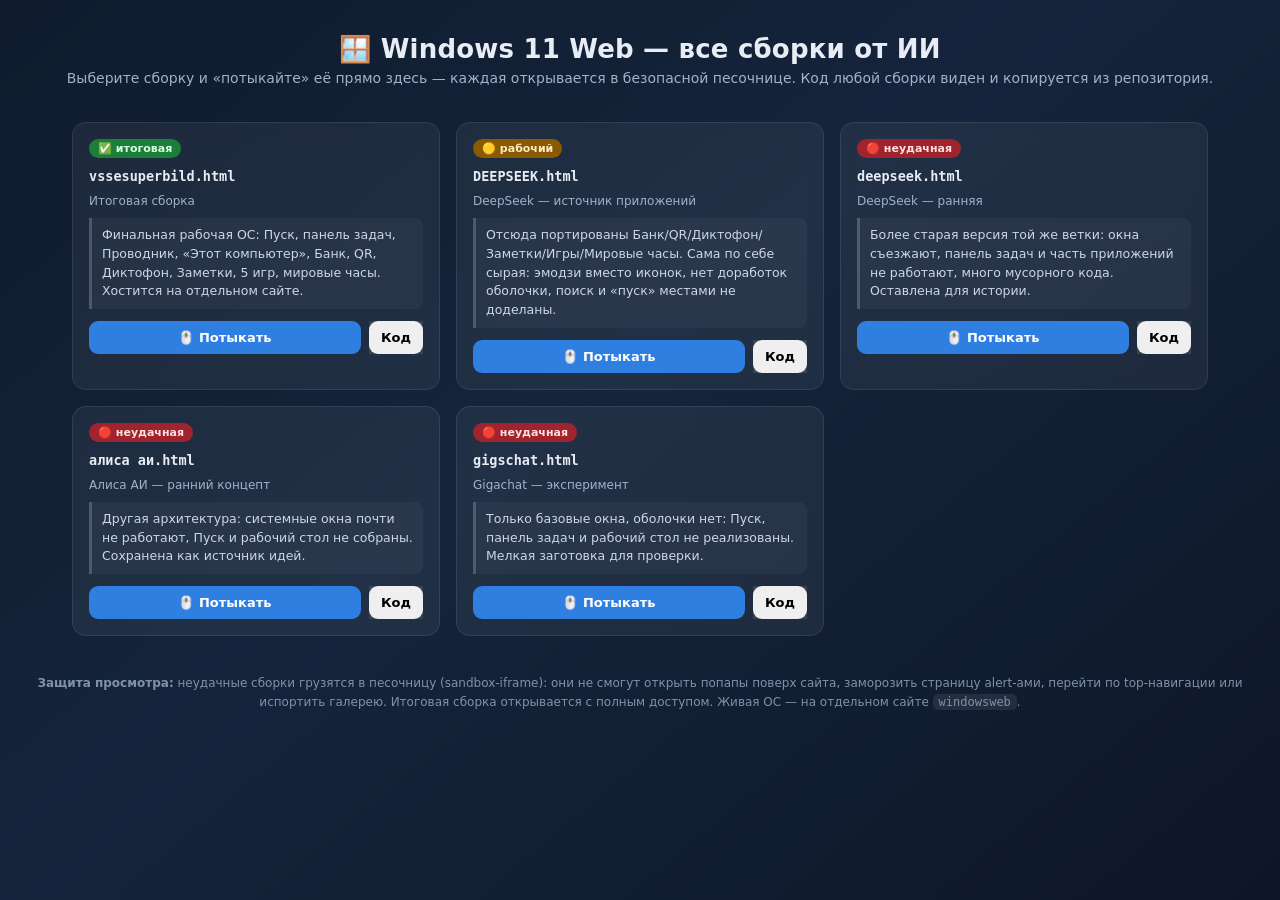
==== index.html @ 152c21cb "Галерея сборок: просмотр в песочнице с защитой + комментарии" ====
<!DOCTYPE html>
<html lang="ru">
<head>
<meta charset="utf-8">
<meta name="viewport" content="width=device-width,initial-scale=1">
<title>Windows 11 Web — все сборки ИИ</title>
<style>
  *{box-sizing:border-box;margin:0;padding:0}
  body{font-family:'Segoe UI',system-ui,-apple-system,Arial,sans-serif;background:linear-gradient(140deg,#0f1b2d 0%,#15243c 45%,#0d1626 100%);color:#e8ecf4;min-height:100vh}
  header{padding:34px 22px 18px;text-align:center}
  header h1{font-size:26px;font-weight:600;letter-spacing:.2px}
  header p{color:#9fb3c9;font-size:14px;margin-top:6px}
  .grid{display:grid;grid-template-columns:repeat(auto-fill,minmax(300px,1fr));gap:16px;padding:18px 22px 30px;max-width:1180px;margin:0 auto}
  .card{background:rgba(255,255,255,.055);border:1px solid rgba(255,255,255,.09);border-radius:14px;padding:16px;display:flex;flex-direction:column;gap:10px;backdrop-filter:blur(6px)}
  .top{display:flex;align-items:center;gap:8px;flex-wrap:wrap}
  .badge{font-size:11px;font-weight:600;padding:3px 9px;border-radius:99px}
  .b-ok{background:#1b7f3a;color:#d8ffe6}
  .b-wip{background:#8a5a00;color:#ffe9c4}
  .b-bad{background:#a0242e;color:#ffe0e0}
  .fname{font-family:Consolas,monospace;font-size:13.5px;word-break:break-all;font-weight:600}
  .stats{font-size:12px;color:#9fb3c9}
  .note{font-size:12.5px;line-height:1.5;color:#cdd8e6;background:rgba(255,255,255,.04);border-left:3px solid rgba(255,255,255,.18);padding:8px 10px;border-radius:0 8px 8px 0}
  .btns{display:flex;gap:8px;margin-top:2px}
  button{font:inherit;font-size:13px;font-weight:600;border:0;border-radius:9px;padding:9px 12px;cursor:pointer}
  .try{background:#2f7fe0;color:#fff;flex:1}
  .try:hover{background:#3b8df2}
  .code{background:rgba(255,255,255,.1);color:#dfe7f0}
  .code:hover{background:rgba(255,255,255,.16)}
  a{text-decoration:none;color:inherit}
  #ov{position:fixed;inset:0;background:rgba(4,10,20,.78);display:none;z-index:50;flex-direction:column;padding:12px}
  #ov.on{display:flex}
  #ovbar{display:flex;align-items:center;gap:10px;background:rgba(255,255,255,.07);border:1px solid rgba(255,255,255,.12);border-radius:10px;padding:8px 12px;margin-bottom:10px;flex-shrink:0}
  #ovbar b{font-size:14px}
  #ovbar .sp{flex:1}
  #ovbar a{font-size:12px;color:#9fc4ff}
  #close{background:#a0242e;color:#fff}
  #cv{flex:1;border:1px solid rgba(255,255,255,.14);border-radius:10px;background:#000}
  footer{padding:8px 22px 26px;text-align:center;color:#7f92a8;font-size:12px;line-height:1.6}
  footer code{background:rgba(255,255,255,.08);padding:1px 6px;border-radius:5px}
</style>
</head>
<body>
<header>
  <h1>🪟 Windows 11 Web — все сборки от ИИ</h1>
  <p>Выберите сборку и «потыкайте» её прямо здесь — каждая открывается в безопасной песочнице. Код любой сборки виден и копируется из репозитория.</p>
</header>

<div class="grid" id="grid"></div>

<div id="ov">
  <div id="ovbar">
    <b id="ovName">—</b>
    <span class="sp"></span>
    <a id="ovLink" href="#" target="_blank" rel="noopener noreferrer">открыть в новой вкладке ↗</a>
    <button id="close">✕ закрыть</button>
  </div>
  <iframe id="cv" sandbox="allow-scripts allow-forms" title="preview"></iframe>
</div>

<footer>
  <b>Защита просмотра:</b> неудачные сборки грузятся в песочницу (sandbox-iframe): они не смогут открыть попапы поверх сайта,
  заморозить страницу alert-ами, перейти по top-навигации или испортить галерею. Итоговая сборка открывается с полным доступом.
  Живая ОС — на отдельном сайте <code>windowsweb</code>.
</footer>

<script>
const BUILDS=[];
function add(b){BUILDS.push(b)}
add({file:'vssesuperbild.html', name:'Итоговая сборка', st:'ok',
 badge:'✅ итоговая',
 note:'Финальная рабочая ОС: Пуск, панель задач, Проводник, «Этот компьютер», Банк, QR, Диктофон, Заметки, 5 игр, мировые часы. Хостится на отдельном сайте.'})
add({file:'DEEPSEEK.html', name:'DeepSeek — источник приложений', st:'wip',
 badge:'🟡 рабочий',
 note:'Отсюда портированы Банк/QR/Диктофон/Заметки/Игры/Мировые часы. Сама по себе сырая: эмодзи вместо иконок, нет доработок оболочки, поиск и «пуск» местами не доделаны.'})
add({file:'deepseek.html', name:'DeepSeek — ранняя', st:'bad',
 badge:'🔴 неудачная',
 note:'Более старая версия той же ветки: окна съезжают, панель задач и часть приложений не работают, много мусорного кода. Оставлена для истории.'})
add({file:'алиса аи.html', name:'Алиса АИ — ранний концепт', st:'bad',
 badge:'🔴 неудачная',
 note:'Другая архитектура: системные окна почти не работают, Пуск и рабочий стол не собраны. Сохранена как источник идей.'})
add({file:'gigschat.html', name:'Gigachat — эксперимент', st:'bad',
 badge:'🔴 неудачная',
 note:'Только базовые окна, оболочки нет: Пуск, панель задач и рабочий стол не реализованы. Мелкая заготовка для проверки.'})

const REPO='https://github.com/vany201847dody-art/windowsweb-builds';
const grid=document.getElementById('grid');
const ov=document.getElementById('ov');
const cv=document.getElementById('cv');
const ovName=document.getElementById('ovName');
const ovLink=document.getElementById('ovLink');

function render(){
  grid.innerHTML=BUILDS.map(b=>`
   <div class="card">
     <div class="top">
       <span class="badge b-${b.st}">${b.badge}</span>
     </div>
     <div class="fname">${b.file}</div>
     <div class="stats">${b.name}</div>
     <div class="note">${b.note}</div>
     <div class="btns">
       <button class="try" onclick="openPrev('${b.file}')">🖱️ Потыкать</button>
       <a class="code" href="${REPO}/blob/main/${b.file}" target="_blank" rel="noopener noreferrer"><button>Код</button></a>
     </div>
   </div>`).join('');
}

function openPrev(file){
  const b=BUILDS.find(x=>x.file===file);
  ovName.textContent=file;
  ovLink.href=file;
  cv.removeAttribute('sandbox');
  cv.setAttribute('sandbox', b.st==='ok' ? 'allow-scripts allow-forms allow-same-origin allow-modals'
                                         : 'allow-scripts allow-forms');
  cv.src=file;
  ov.classList.add('on');
}

document.getElementById('close').addEventListener('click',()=>{
  ov.classList.remove('on');
  cv.src='about:blank';
});
document.addEventListener('keydown',e=>{ if(e.key==='Escape') document.getElementById('close').click(); });

render();
</script>
</body>
</html>
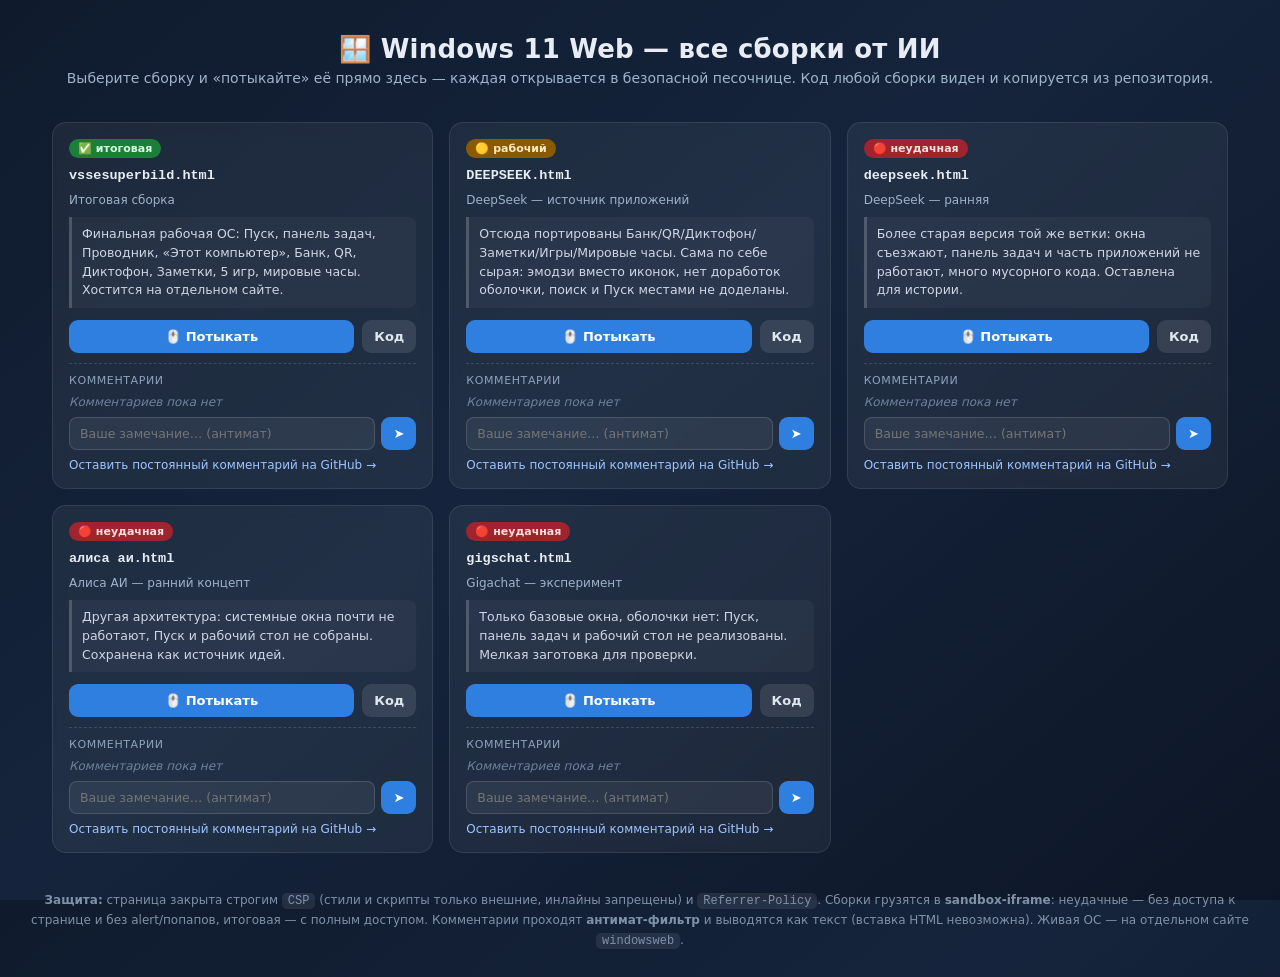
==== commit 4f3abc64: "Комментарии с антимат-фильтром + жёсткий CSP (0-day защита)" ====
--- a/index.html
+++ b/index.html
@@ -3,41 +3,10 @@
 <head>
 <meta charset="utf-8">
 <meta name="viewport" content="width=device-width,initial-scale=1">
+<meta name="referrer" content="no-referrer">
+<meta http-equiv="Content-Security-Policy" content="default-src 'self'; script-src 'self'; style-src 'self'; img-src 'self' data:; frame-src 'self'; object-src 'none'; base-uri 'none'; form-action 'self'">
 <title>Windows 11 Web — все сборки ИИ</title>
-<style>
-  *{box-sizing:border-box;margin:0;padding:0}
-  body{font-family:'Segoe UI',system-ui,-apple-system,Arial,sans-serif;background:linear-gradient(140deg,#0f1b2d 0%,#15243c 45%,#0d1626 100%);color:#e8ecf4;min-height:100vh}
-  header{padding:34px 22px 18px;text-align:center}
-  header h1{font-size:26px;font-weight:600;letter-spacing:.2px}
-  header p{color:#9fb3c9;font-size:14px;margin-top:6px}
-  .grid{display:grid;grid-template-columns:repeat(auto-fill,minmax(300px,1fr));gap:16px;padding:18px 22px 30px;max-width:1180px;margin:0 auto}
-  .card{background:rgba(255,255,255,.055);border:1px solid rgba(255,255,255,.09);border-radius:14px;padding:16px;display:flex;flex-direction:column;gap:10px;backdrop-filter:blur(6px)}
-  .top{display:flex;align-items:center;gap:8px;flex-wrap:wrap}
-  .badge{font-size:11px;font-weight:600;padding:3px 9px;border-radius:99px}
-  .b-ok{background:#1b7f3a;color:#d8ffe6}
-  .b-wip{background:#8a5a00;color:#ffe9c4}
-  .b-bad{background:#a0242e;color:#ffe0e0}
-  .fname{font-family:Consolas,monospace;font-size:13.5px;word-break:break-all;font-weight:600}
-  .stats{font-size:12px;color:#9fb3c9}
-  .note{font-size:12.5px;line-height:1.5;color:#cdd8e6;background:rgba(255,255,255,.04);border-left:3px solid rgba(255,255,255,.18);padding:8px 10px;border-radius:0 8px 8px 0}
-  .btns{display:flex;gap:8px;margin-top:2px}
-  button{font:inherit;font-size:13px;font-weight:600;border:0;border-radius:9px;padding:9px 12px;cursor:pointer}
-  .try{background:#2f7fe0;color:#fff;flex:1}
-  .try:hover{background:#3b8df2}
-  .code{background:rgba(255,255,255,.1);color:#dfe7f0}
-  .code:hover{background:rgba(255,255,255,.16)}
-  a{text-decoration:none;color:inherit}
-  #ov{position:fixed;inset:0;background:rgba(4,10,20,.78);display:none;z-index:50;flex-direction:column;padding:12px}
-  #ov.on{display:flex}
-  #ovbar{display:flex;align-items:center;gap:10px;background:rgba(255,255,255,.07);border:1px solid rgba(255,255,255,.12);border-radius:10px;padding:8px 12px;margin-bottom:10px;flex-shrink:0}
-  #ovbar b{font-size:14px}
-  #ovbar .sp{flex:1}
-  #ovbar a{font-size:12px;color:#9fc4ff}
-  #close{background:#a0242e;color:#fff}
-  #cv{flex:1;border:1px solid rgba(255,255,255,.14);border-radius:10px;background:#000}
-  footer{padding:8px 22px 26px;text-align:center;color:#7f92a8;font-size:12px;line-height:1.6}
-  footer code{background:rgba(255,255,255,.08);padding:1px 6px;border-radius:5px}
-</style>
+<link rel="stylesheet" href="styles.css">
 </head>
 <body>
 <header>
@@ -58,71 +27,12 @@
 </div>
 
 <footer>
-  <b>Защита просмотра:</b> неудачные сборки грузятся в песочницу (sandbox-iframe): они не смогут открыть попапы поверх сайта,
-  заморозить страницу alert-ами, перейти по top-навигации или испортить галерею. Итоговая сборка открывается с полным доступом.
+  <b>Защита:</b> страница закрыта строгим <code>CSP</code> (стили и скрипты только внешние, инлайны запрещены) и <code>Referrer-Policy</code>.
+  Сборки грузятся в <b>sandbox-iframe</b>: неудачные — без доступа к странице и без alert/попапов, итоговая — с полным доступом.
+  Комментарии проходят <b>антимат-фильтр</b> и выводятся как текст (вставка HTML невозможна).
   Живая ОС — на отдельном сайте <code>windowsweb</code>.
 </footer>
 
-<script>
-const BUILDS=[];
-function add(b){BUILDS.push(b)}
-add({file:'vssesuperbild.html', name:'Итоговая сборка', st:'ok',
- badge:'✅ итоговая',
- note:'Финальная рабочая ОС: Пуск, панель задач, Проводник, «Этот компьютер», Банк, QR, Диктофон, Заметки, 5 игр, мировые часы. Хостится на отдельном сайте.'})
-add({file:'DEEPSEEK.html', name:'DeepSeek — источник приложений', st:'wip',
- badge:'🟡 рабочий',
- note:'Отсюда портированы Банк/QR/Диктофон/Заметки/Игры/Мировые часы. Сама по себе сырая: эмодзи вместо иконок, нет доработок оболочки, поиск и «пуск» местами не доделаны.'})
-add({file:'deepseek.html', name:'DeepSeek — ранняя', st:'bad',
- badge:'🔴 неудачная',
- note:'Более старая версия той же ветки: окна съезжают, панель задач и часть приложений не работают, много мусорного кода. Оставлена для истории.'})
-add({file:'алиса аи.html', name:'Алиса АИ — ранний концепт', st:'bad',
- badge:'🔴 неудачная',
- note:'Другая архитектура: системные окна почти не работают, Пуск и рабочий стол не собраны. Сохранена как источник идей.'})
-add({file:'gigschat.html', name:'Gigachat — эксперимент', st:'bad',
- badge:'🔴 неудачная',
- note:'Только базовые окна, оболочки нет: Пуск, панель задач и рабочий стол не реализованы. Мелкая заготовка для проверки.'})
-
-const REPO='https://github.com/vany201847dody-art/windowsweb-builds';
-const grid=document.getElementById('grid');
-const ov=document.getElementById('ov');
-const cv=document.getElementById('cv');
-const ovName=document.getElementById('ovName');
-const ovLink=document.getElementById('ovLink');
-
-function render(){
-  grid.innerHTML=BUILDS.map(b=>`
-   <div class="card">
-     <div class="top">
-       <span class="badge b-${b.st}">${b.badge}</span>
-     </div>
-     <div class="fname">${b.file}</div>
-     <div class="stats">${b.name}</div>
-     <div class="note">${b.note}</div>
-     <div class="btns">
-       <button class="try" onclick="openPrev('${b.file}')">🖱️ Потыкать</button>
-       <a class="code" href="${REPO}/blob/main/${b.file}" target="_blank" rel="noopener noreferrer"><button>Код</button></a>
-     </div>
-   </div>`).join('');
-}
-
-function openPrev(file){
-  const b=BUILDS.find(x=>x.file===file);
-  ovName.textContent=file;
-  ovLink.href=file;
-  cv.removeAttribute('sandbox');
-  cv.setAttribute('sandbox', b.st==='ok' ? 'allow-scripts allow-forms allow-same-origin allow-modals'
-                                         : 'allow-scripts allow-forms');
-  cv.src=file;
-  ov.classList.add('on');
-}
-
-document.getElementById('close').addEventListener('click',()=>{
-  ov.classList.remove('on');
-  cv.src='about:blank';
-});
-document.addEventListener('keydown',e=>{ if(e.key==='Escape') document.getElementById('close').click(); });
-
-render();
-</script>
+<script src="gallery.js"></script>
 </body>
-</html>
+</html>
--- a/styles.css
+++ b/styles.css
@@ -0,0 +1,47 @@
+*{box-sizing:border-box;margin:0;padding:0}
+html,body{height:100%}
+body{font-family:'Segoe UI',system-ui,-apple-system,Arial,sans-serif;background:linear-gradient(140deg,#0f1b2d 0%,#15243c 45%,#0d1626 100%);color:#e8ecf4;min-height:100vh}
+header{padding:34px 22px 18px;text-align:center}
+header h1{font-size:26px;font-weight:600;letter-spacing:.2px}
+header p{color:#9fb3c9;font-size:14px;margin-top:6px}
+.grid{display:grid;grid-template-columns:repeat(auto-fill,minmax(310px,1fr));gap:16px;padding:18px 22px 30px;max-width:1220px;margin:0 auto}
+.card{background:rgba(255,255,255,.055);border:1px solid rgba(255,255,255,.09);border-radius:14px;padding:16px;display:flex;flex-direction:column;gap:10px;backdrop-filter:blur(6px)}
+.top{display:flex;align-items:center;gap:8px;flex-wrap:wrap}
+.badge{font-size:11px;font-weight:600;padding:3px 9px;border-radius:99px}
+.b-ok{background:#1b7f3a;color:#d8ffe6}
+.b-wip{background:#8a5a00;color:#ffe9c4}
+.b-bad{background:#a0242e;color:#ffe0e0}
+.fname{font-family:Consolas,monospace;font-size:13.5px;word-break:break-all;font-weight:600}
+.stats{font-size:12px;color:#9fb3c9}
+.note{font-size:12.5px;line-height:1.5;color:#cdd8e6;background:rgba(255,255,255,.04);border-left:3px solid rgba(255,255,255,.18);padding:8px 10px;border-radius:0 8px 8px 0}
+.btns{display:flex;gap:8px;margin-top:2px}
+button{font:inherit;font-size:13px;font-weight:600;border:0;border-radius:9px;padding:9px 12px;cursor:pointer}
+a{text-decoration:none;color:inherit}
+.try{background:#2f7fe0;color:#fff;flex:1}
+.try:hover{background:#3b8df2}
+.code{display:inline-block;background:rgba(255,255,255,.1);color:#dfe7f0;padding:9px 12px;border-radius:9px;font-size:13px;font-weight:600}
+.code:hover{background:rgba(255,255,255,.16)}
+/* --- комментарии --- */
+.cmt{border-top:1px dashed rgba(255,255,255,.14);padding-top:10px;display:flex;flex-direction:column;gap:8px}
+.cmt_head{font-size:11px;text-transform:uppercase;letter-spacing:.6px;color:#8fa3bb}
+.cmt_list{display:flex;flex-direction:column;gap:6px;max-height:170px;overflow:auto}
+.cmt_empty{font-size:12px;color:#6f829b;font-style:italic}
+.cmt_it{font-size:12px;color:#c7d2e0;background:rgba(255,255,255,.04);border-radius:7px;padding:6px 9px;line-height:1.4}
+.cmt_it b{color:#93b7ff;font-weight:600;margin-right:6px}
+.cmt_form{display:flex;gap:6px}
+.cmt_in{flex:1;font:inherit;font-size:12.5px;padding:8px 10px;border-radius:8px;border:1px solid rgba(255,255,255,.14);background:rgba(255,255,255,.06);color:#e8ecf4;outline:none;min-width:0}
+.cmt_in:focus{border-color:#2f7fe0}
+.cmt_send{background:#2f7fe0;color:#fff;padding:8px 12px;flex-shrink:0}
+.cmt_send:hover{background:#3b8df2}
+.cmt_gh{font-size:12px;color:#9fc4ff;align-self:flex-start}
+/* --- оверлей просмотра --- */
+#ov{position:fixed;inset:0;background:rgba(4,10,20,.80);display:none;z-index:50;flex-direction:column;padding:12px}
+#ov.on{display:flex}
+#ovbar{display:flex;align-items:center;gap:10px;background:rgba(255,255,255,.07);border:1px solid rgba(255,255,255,.12);border-radius:10px;padding:8px 12px;margin-bottom:10px;flex-shrink:0}
+#ovbar b{font-size:14px}
+#ovbar .sp{flex:1}
+#ovbar a{font-size:12px;color:#9fc4ff}
+#close{background:#a0242e;color:#fff}
+#cv{flex:1;border:1px solid rgba(255,255,255,.14);border-radius:10px;background:#000}
+footer{padding:8px 22px 26px;text-align:center;color:#7f92a8;font-size:12px;line-height:1.6}
+footer code{background:rgba(255,255,255,.08);padding:1px 6px;border-radius:5px}
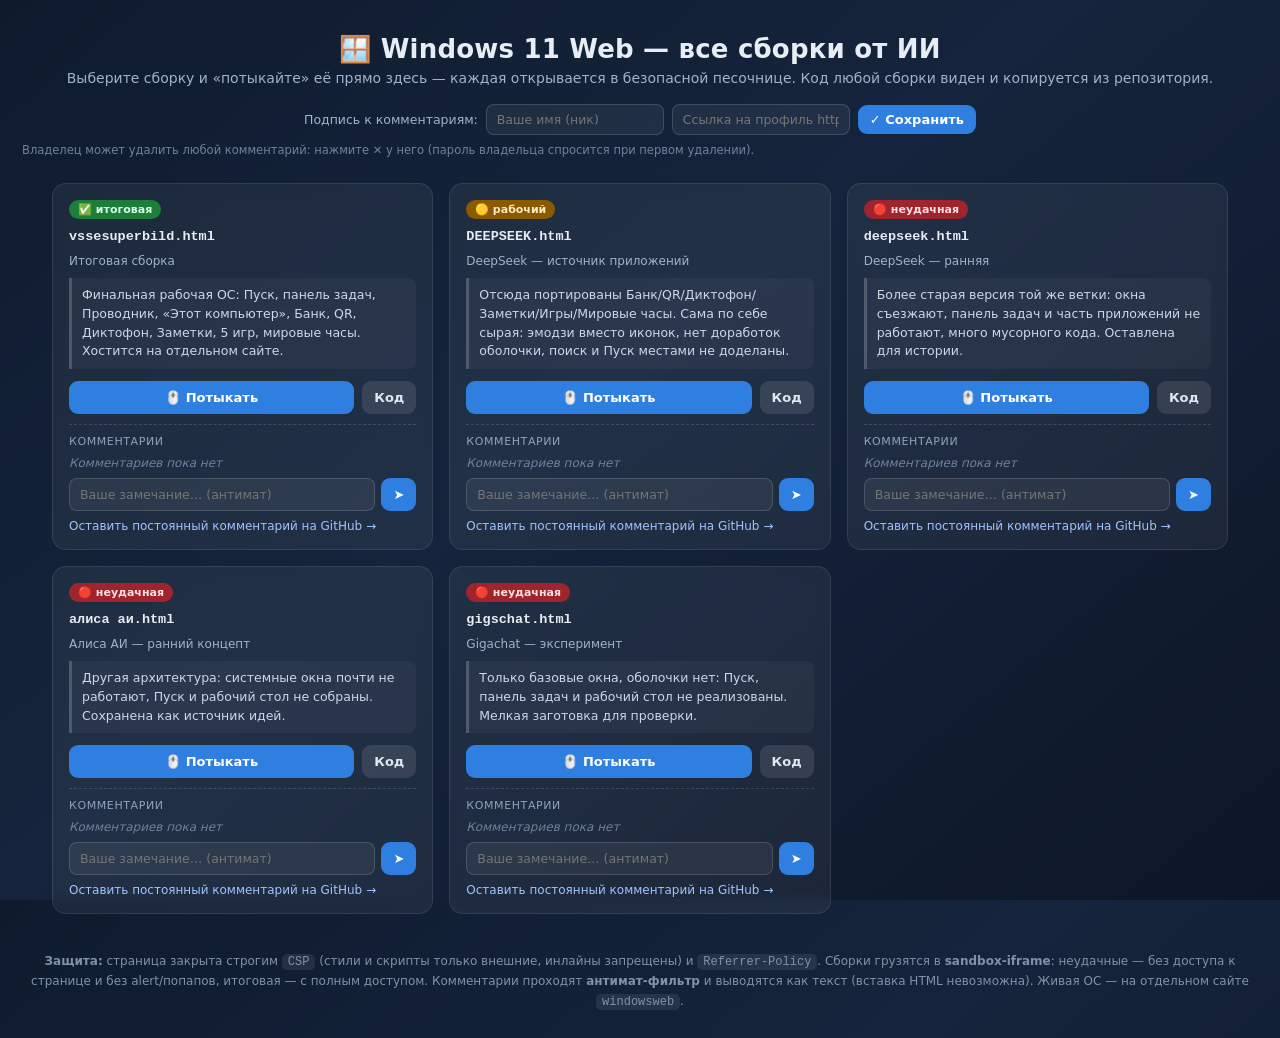
==== commit d207c208: "Комментарии: профиль автора (имя+ссылка), удаление владельцем по паролю" ====
--- a/index.html
+++ b/index.html
@@ -13,6 +13,14 @@
   <h1>🪟 Windows 11 Web — все сборки от ИИ</h1>
   <p>Выберите сборку и «потыкайте» её прямо здесь — каждая открывается в безопасной песочнице. Код любой сборки виден и копируется из репозитория.</p>
 </header>
+
+<div class="who">
+  <span>Подпись к комментариям:</span>
+  <input id="who_n" maxlength="30" placeholder="Ваше имя (ник)">
+  <input id="who_l" maxlength="200" placeholder="Ссылка на профиль https://… — необязательно">
+  <button class="who_ok" id="who_ok" type="button">✓ Сохранить</button>
+  <span class="who_hint">Владелец может удалить любой комментарий: нажмите ✕ у него (пароль владельца спросится при первом удалении).</span>
+</div>
 
 <div class="grid" id="grid"></div>
 
--- a/styles.css
+++ b/styles.css
@@ -26,7 +26,11 @@
 .cmt_head{font-size:11px;text-transform:uppercase;letter-spacing:.6px;color:#8fa3bb}
 .cmt_list{display:flex;flex-direction:column;gap:6px;max-height:170px;overflow:auto}
 .cmt_empty{font-size:12px;color:#6f829b;font-style:italic}
-.cmt_it{font-size:12px;color:#c7d2e0;background:rgba(255,255,255,.04);border-radius:7px;padding:6px 9px;line-height:1.4}
+.cmt_it{font-size:12px;color:#c7d2e0;background:rgba(255,255,255,.04);border-radius:7px;padding:6px 30px 6px 9px;line-height:1.4;position:relative}
+.cmt_it b,.cprof{color:#93b7ff;font-weight:600;margin-right:6px}
+a.cprof:hover{text-decoration:underline}
+.cmt_del{position:absolute;top:4px;right:4px;background:rgba(160,36,46,.28);color:#ffd7d7;padding:2px 7px;border-radius:6px;font-size:11px}
+.cmt_del:hover{background:rgba(160,36,46,.5)}
 .cmt_it b{color:#93b7ff;font-weight:600;margin-right:6px}
 .cmt_form{display:flex;gap:6px}
 .cmt_in{flex:1;font:inherit;font-size:12.5px;padding:8px 10px;border-radius:8px;border:1px solid rgba(255,255,255,.14);background:rgba(255,255,255,.06);color:#e8ecf4;outline:none;min-width:0}
@@ -44,4 +48,10 @@
 #close{background:#a0242e;color:#fff}
 #cv{flex:1;border:1px solid rgba(255,255,255,.14);border-radius:10px;background:#000}
 footer{padding:8px 22px 26px;text-align:center;color:#7f92a8;font-size:12px;line-height:1.6}
-footer code{background:rgba(255,255,255,.08);padding:1px 6px;border-radius:5px}+footer code{background:rgba(255,255,255,.08);padding:1px 6px;border-radius:5px}
+.who{display:flex;flex-wrap:wrap;gap:8px;justify-content:center;align-items:center;padding:0 22px 8px;font-size:12.5px;color:#9fb3c9}
+.who input{font:inherit;font-size:12.5px;padding:7px 10px;border-radius:8px;border:1px solid rgba(255,255,255,.14);background:rgba(255,255,255,.06);color:#e8ecf4;outline:none;max-width:230px}
+.who input:focus{border-color:#2f7fe0}
+.who_ok{background:#2f7fe0;color:#fff;padding:7px 12px}
+.who_ok:hover{background:#3b8df2}
+.who_hint{flex-basis:100%;font-size:11.5px;color:#6f829b}
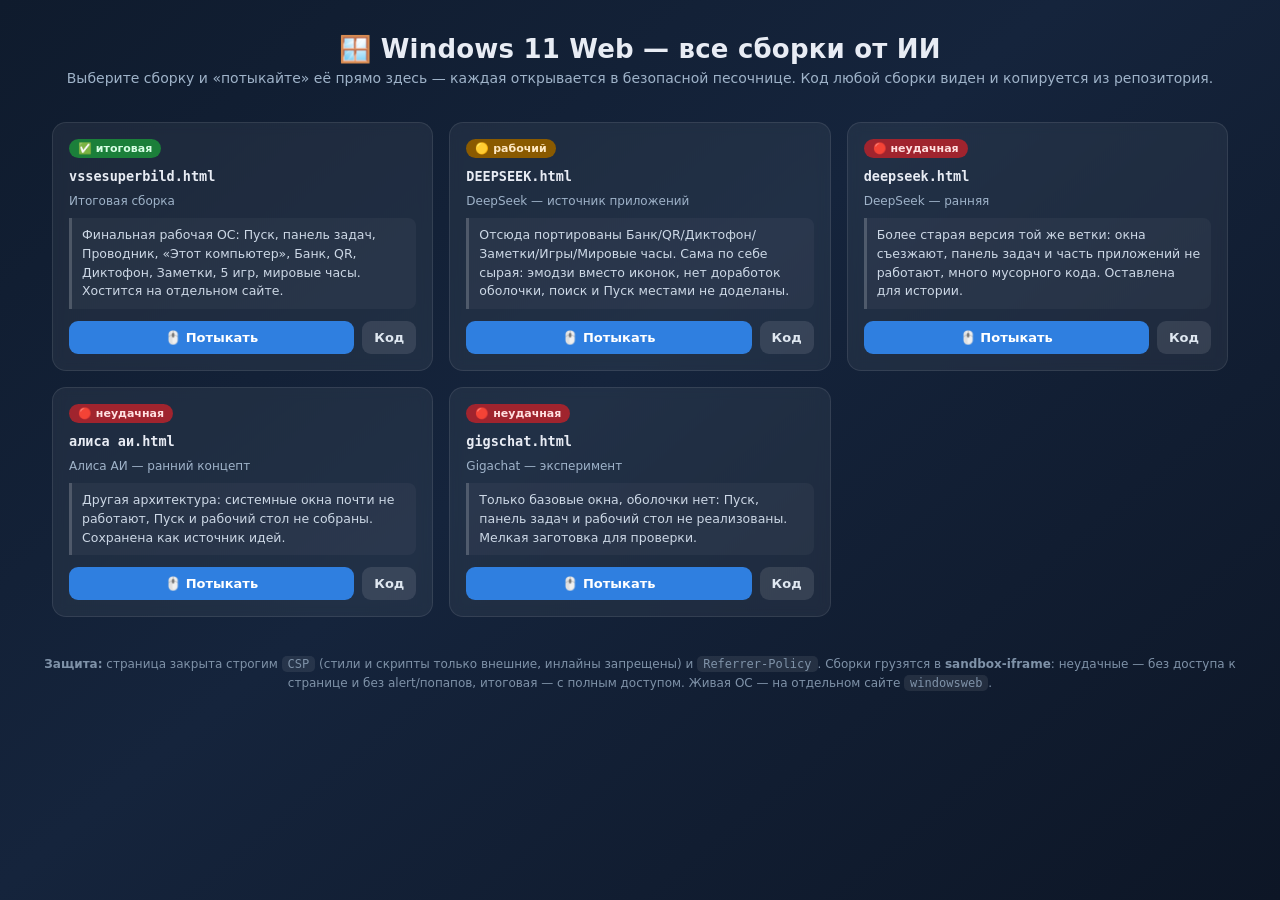
==== commit 5494ab53: "Убрать комментарии: страница-галерея без формы и профилей" ====
--- a/index.html
+++ b/index.html
@@ -14,14 +14,6 @@
   <p>Выберите сборку и «потыкайте» её прямо здесь — каждая открывается в безопасной песочнице. Код любой сборки виден и копируется из репозитория.</p>
 </header>
 
-<div class="who">
-  <span>Подпись к комментариям:</span>
-  <input id="who_n" maxlength="30" placeholder="Ваше имя (ник)">
-  <input id="who_l" maxlength="200" placeholder="Ссылка на профиль https://… — необязательно">
-  <button class="who_ok" id="who_ok" type="button">✓ Сохранить</button>
-  <span class="who_hint">Владелец может удалить любой комментарий: нажмите ✕ у него (пароль владельца спросится при первом удалении).</span>
-</div>
-
 <div class="grid" id="grid"></div>
 
 <div id="ov">
@@ -37,7 +29,6 @@
 <footer>
   <b>Защита:</b> страница закрыта строгим <code>CSP</code> (стили и скрипты только внешние, инлайны запрещены) и <code>Referrer-Policy</code>.
   Сборки грузятся в <b>sandbox-iframe</b>: неудачные — без доступа к странице и без alert/попапов, итоговая — с полным доступом.
-  Комментарии проходят <b>антимат-фильтр</b> и выводятся как текст (вставка HTML невозможна).
   Живая ОС — на отдельном сайте <code>windowsweb</code>.
 </footer>
 
--- a/styles.css
+++ b/styles.css
@@ -21,23 +21,6 @@
 .try:hover{background:#3b8df2}
 .code{display:inline-block;background:rgba(255,255,255,.1);color:#dfe7f0;padding:9px 12px;border-radius:9px;font-size:13px;font-weight:600}
 .code:hover{background:rgba(255,255,255,.16)}
-/* --- комментарии --- */
-.cmt{border-top:1px dashed rgba(255,255,255,.14);padding-top:10px;display:flex;flex-direction:column;gap:8px}
-.cmt_head{font-size:11px;text-transform:uppercase;letter-spacing:.6px;color:#8fa3bb}
-.cmt_list{display:flex;flex-direction:column;gap:6px;max-height:170px;overflow:auto}
-.cmt_empty{font-size:12px;color:#6f829b;font-style:italic}
-.cmt_it{font-size:12px;color:#c7d2e0;background:rgba(255,255,255,.04);border-radius:7px;padding:6px 30px 6px 9px;line-height:1.4;position:relative}
-.cmt_it b,.cprof{color:#93b7ff;font-weight:600;margin-right:6px}
-a.cprof:hover{text-decoration:underline}
-.cmt_del{position:absolute;top:4px;right:4px;background:rgba(160,36,46,.28);color:#ffd7d7;padding:2px 7px;border-radius:6px;font-size:11px}
-.cmt_del:hover{background:rgba(160,36,46,.5)}
-.cmt_it b{color:#93b7ff;font-weight:600;margin-right:6px}
-.cmt_form{display:flex;gap:6px}
-.cmt_in{flex:1;font:inherit;font-size:12.5px;padding:8px 10px;border-radius:8px;border:1px solid rgba(255,255,255,.14);background:rgba(255,255,255,.06);color:#e8ecf4;outline:none;min-width:0}
-.cmt_in:focus{border-color:#2f7fe0}
-.cmt_send{background:#2f7fe0;color:#fff;padding:8px 12px;flex-shrink:0}
-.cmt_send:hover{background:#3b8df2}
-.cmt_gh{font-size:12px;color:#9fc4ff;align-self:flex-start}
 /* --- оверлей просмотра --- */
 #ov{position:fixed;inset:0;background:rgba(4,10,20,.80);display:none;z-index:50;flex-direction:column;padding:12px}
 #ov.on{display:flex}
@@ -48,10 +31,4 @@
 #close{background:#a0242e;color:#fff}
 #cv{flex:1;border:1px solid rgba(255,255,255,.14);border-radius:10px;background:#000}
 footer{padding:8px 22px 26px;text-align:center;color:#7f92a8;font-size:12px;line-height:1.6}
-footer code{background:rgba(255,255,255,.08);padding:1px 6px;border-radius:5px}
-.who{display:flex;flex-wrap:wrap;gap:8px;justify-content:center;align-items:center;padding:0 22px 8px;font-size:12.5px;color:#9fb3c9}
-.who input{font:inherit;font-size:12.5px;padding:7px 10px;border-radius:8px;border:1px solid rgba(255,255,255,.14);background:rgba(255,255,255,.06);color:#e8ecf4;outline:none;max-width:230px}
-.who input:focus{border-color:#2f7fe0}
-.who_ok{background:#2f7fe0;color:#fff;padding:7px 12px}
-.who_ok:hover{background:#3b8df2}
-.who_hint{flex-basis:100%;font-size:11.5px;color:#6f829b}+footer code{background:rgba(255,255,255,.08);padding:1px 6px;border-radius:5px}
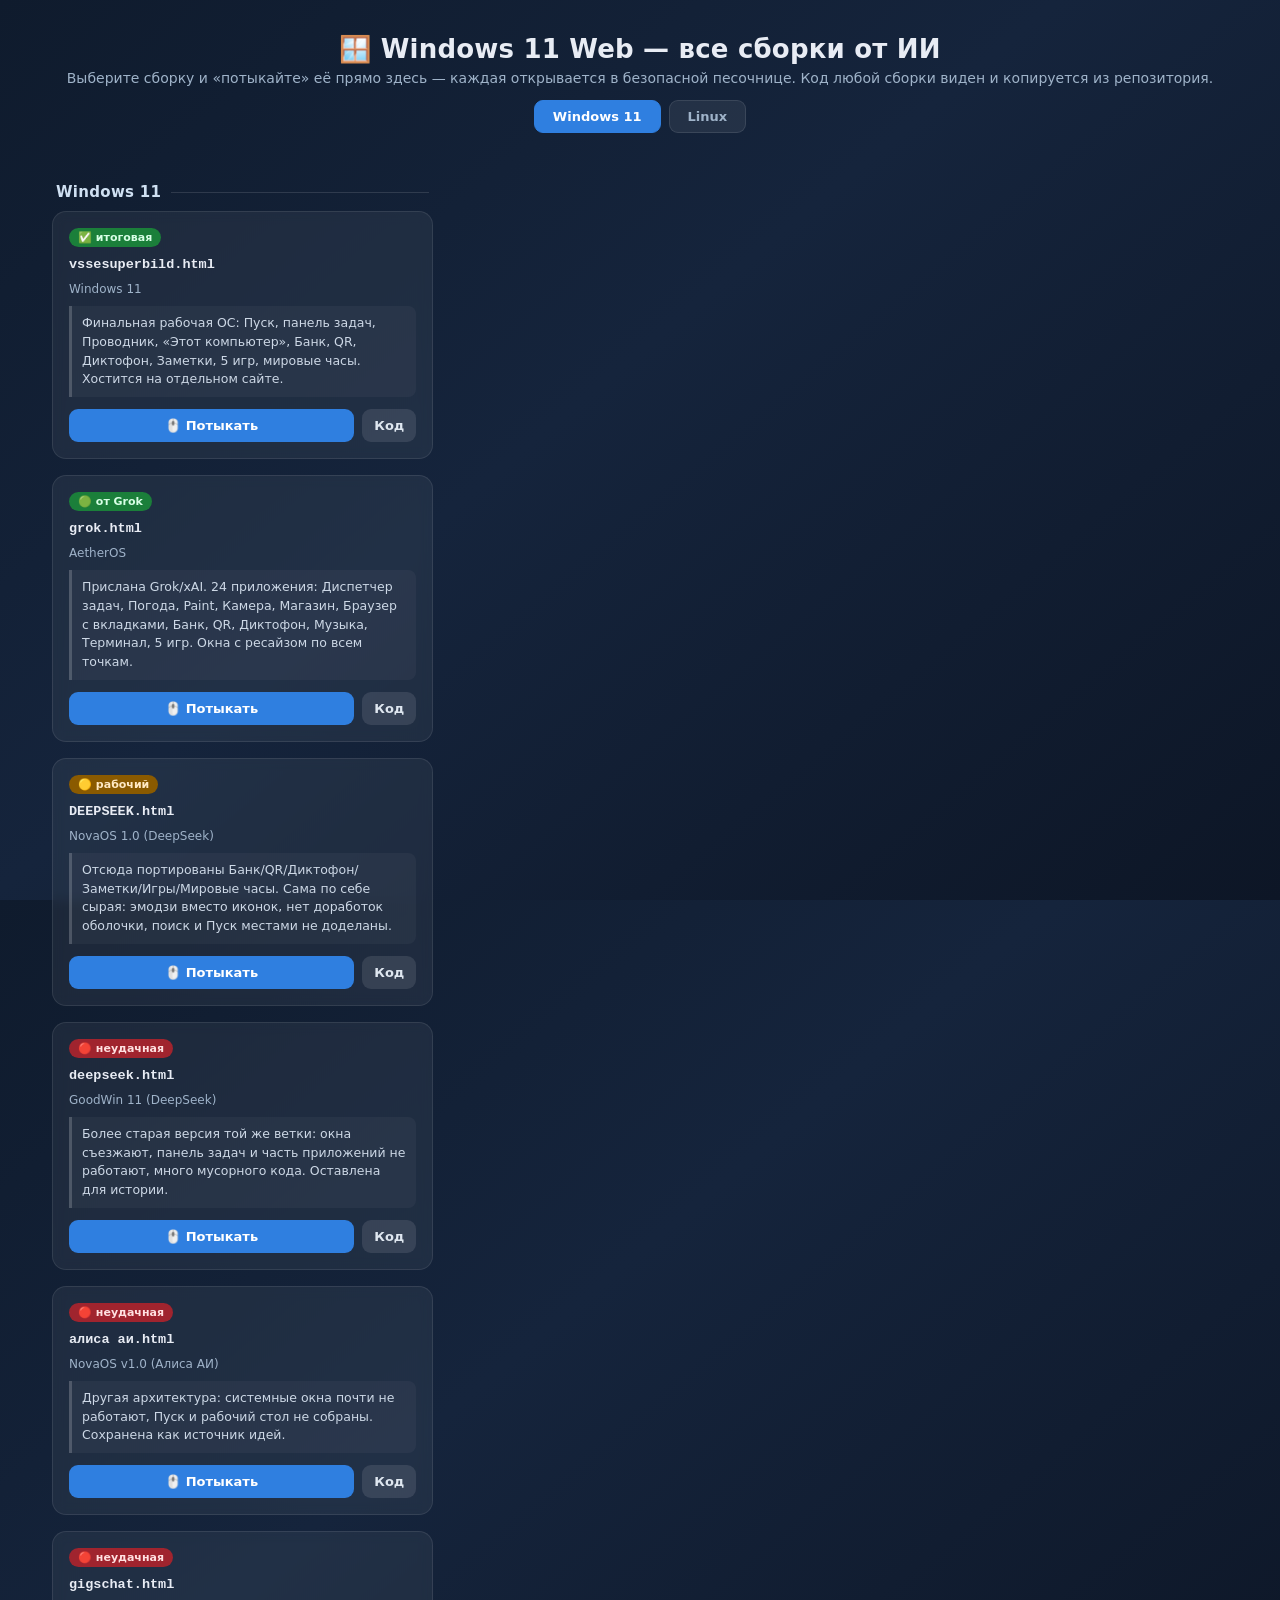
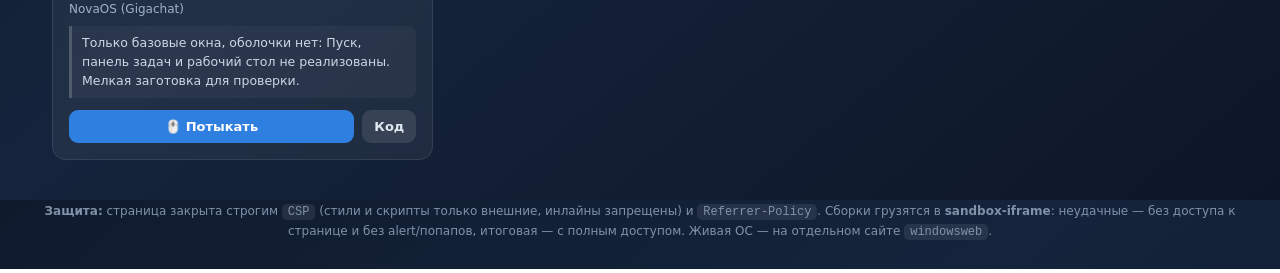
==== commit 31c74e60: "Галерея: вкладки Windows 11 / Linux" ====
--- a/index.html
+++ b/index.html
@@ -12,6 +12,10 @@
 <header>
   <h1>🪟 Windows 11 Web — все сборки от ИИ</h1>
   <p>Выберите сборку и «потыкайте» её прямо здесь — каждая открывается в безопасной песочнице. Код любой сборки виден и копируется из репозитория.</p>
+  <div id="tabs">
+    <button class="on" data-s="win">Windows 11</button>
+    <button data-s="lnx">Linux</button>
+  </div>
 </header>
 
 <div class="grid" id="grid"></div>
--- a/styles.css
+++ b/styles.css
@@ -4,7 +4,14 @@
 header{padding:34px 22px 18px;text-align:center}
 header h1{font-size:26px;font-weight:600;letter-spacing:.2px}
 header p{color:#9fb3c9;font-size:14px;margin-top:6px}
+#tabs{display:flex;gap:8px;justify-content:center;margin-top:14px}
+#tabs button{background:rgba(255,255,255,.07);color:#9fb3c9;padding:8px 18px;border-radius:9px;border:1px solid rgba(255,255,255,.1)}
+#tabs button:hover{background:rgba(255,255,255,.12)}
+#tabs button.on{background:#2f7fe0;color:#fff;border-color:#2f7fe0}
 .grid{display:grid;grid-template-columns:repeat(auto-fill,minmax(310px,1fr));gap:16px;padding:18px 22px 30px;max-width:1220px;margin:0 auto}
+.sec h2{grid-column:1/-1;font-size:15px;color:#cfe0f2;padding:14px 4px 0;letter-spacing:.3px;display:flex;align-items:center;gap:10px}
+.sec h2:after{content:'';height:1px;flex:1;background:rgba(255,255,255,.12)}
+.cg{display:grid;grid-template-columns:repeat(auto-fill,minmax(310px,1fr));gap:16px;padding:10px 0 4px}
 .card{background:rgba(255,255,255,.055);border:1px solid rgba(255,255,255,.09);border-radius:14px;padding:16px;display:flex;flex-direction:column;gap:10px;backdrop-filter:blur(6px)}
 .top{display:flex;align-items:center;gap:8px;flex-wrap:wrap}
 .badge{font-size:11px;font-weight:600;padding:3px 9px;border-radius:99px}
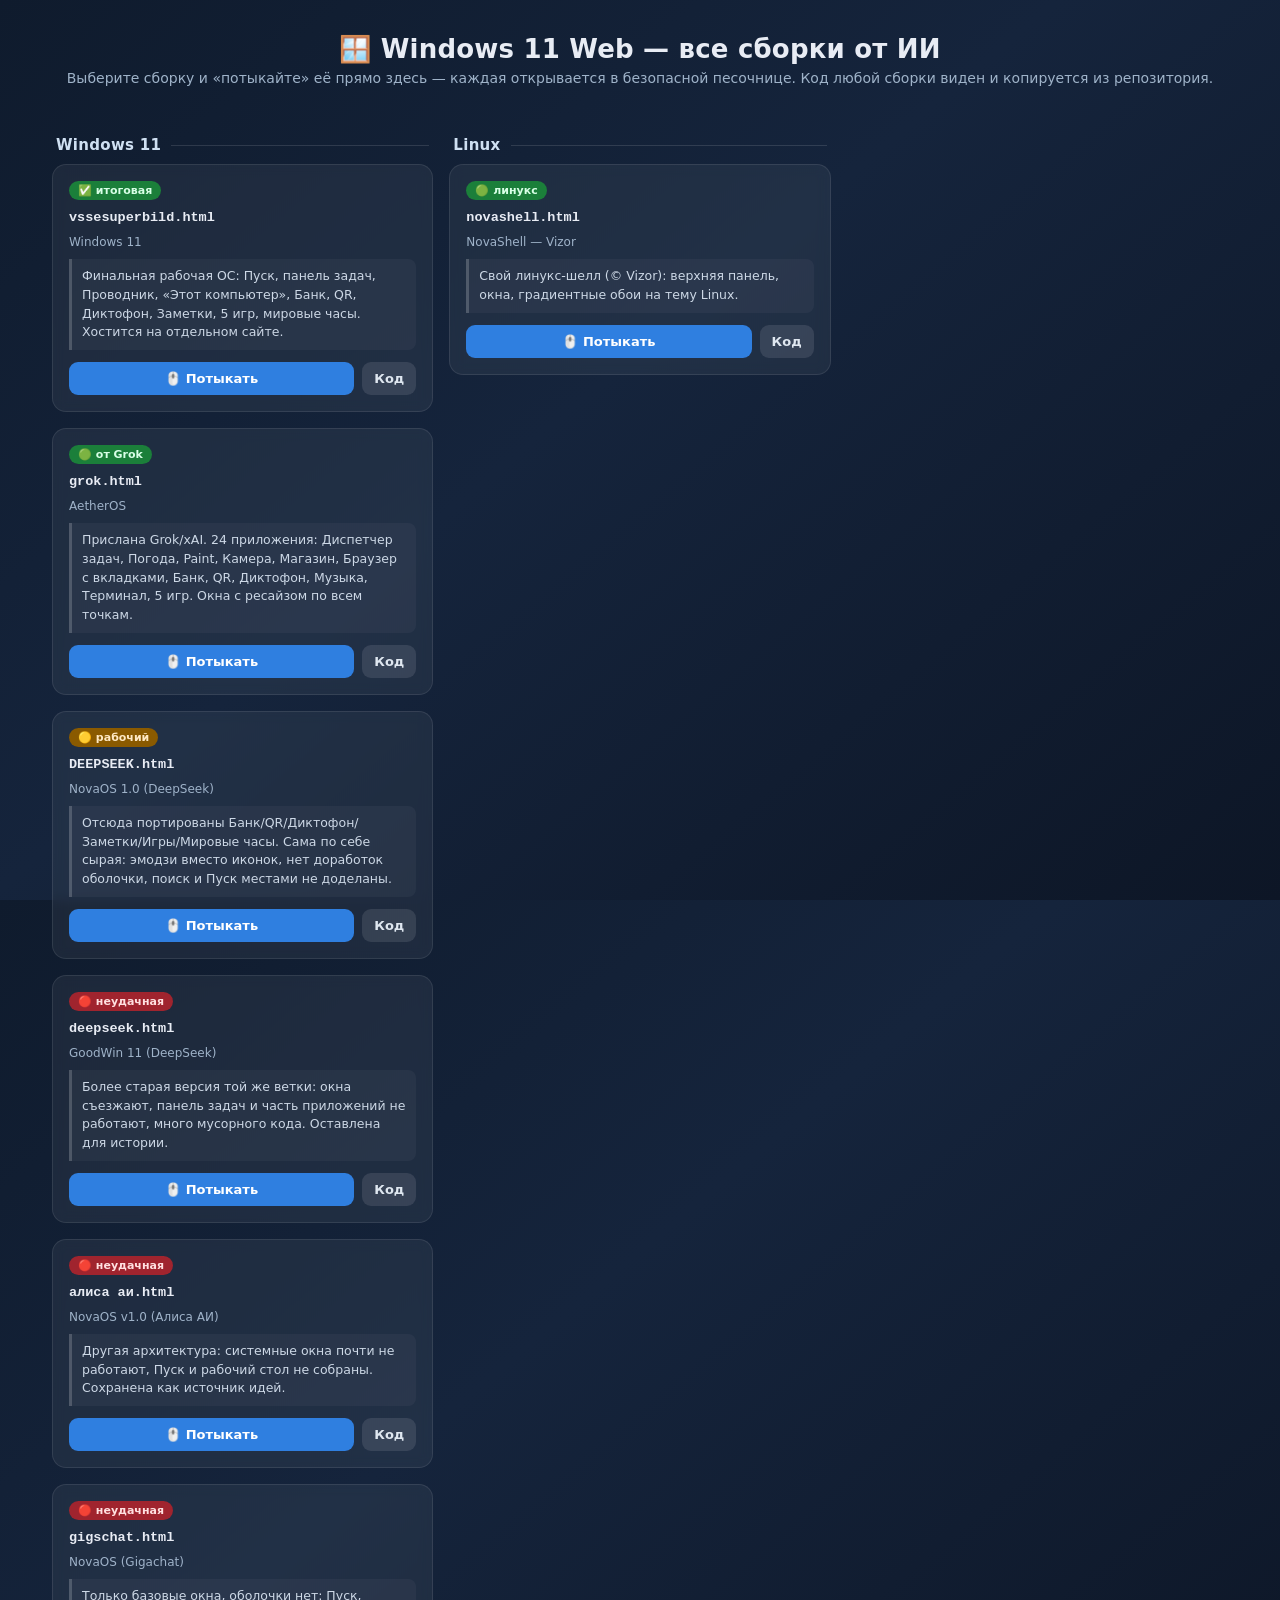
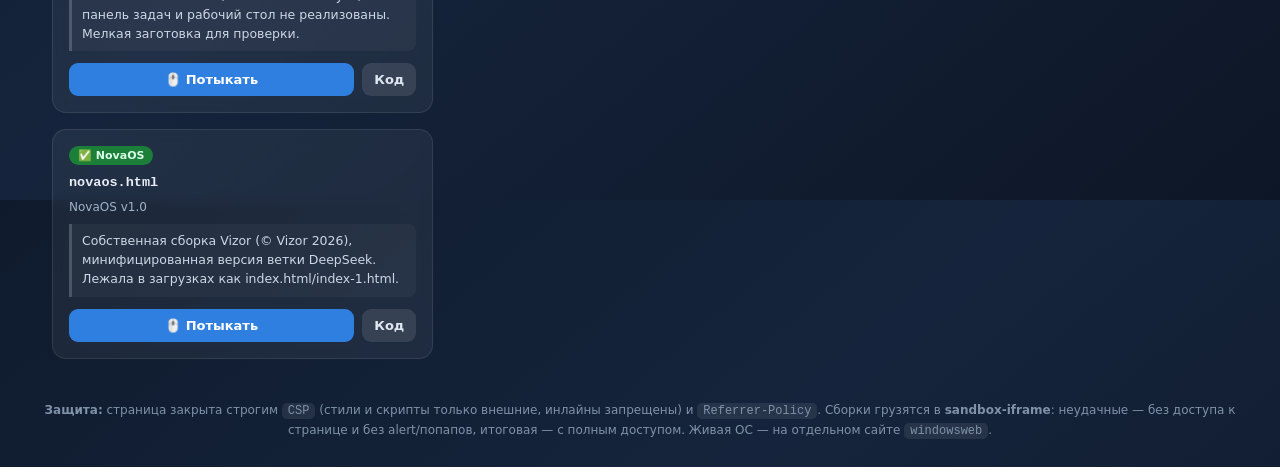
==== commit febb6731: "Убрать вкладки, NovaOS — обратно в Windows, Linux: только NovaShell" ====
--- a/index.html
+++ b/index.html
@@ -12,10 +12,6 @@
 <header>
   <h1>🪟 Windows 11 Web — все сборки от ИИ</h1>
   <p>Выберите сборку и «потыкайте» её прямо здесь — каждая открывается в безопасной песочнице. Код любой сборки виден и копируется из репозитория.</p>
-  <div id="tabs">
-    <button class="on" data-s="win">Windows 11</button>
-    <button data-s="lnx">Linux</button>
-  </div>
 </header>
 
 <div class="grid" id="grid"></div>
--- a/styles.css
+++ b/styles.css
@@ -4,10 +4,6 @@
 header{padding:34px 22px 18px;text-align:center}
 header h1{font-size:26px;font-weight:600;letter-spacing:.2px}
 header p{color:#9fb3c9;font-size:14px;margin-top:6px}
-#tabs{display:flex;gap:8px;justify-content:center;margin-top:14px}
-#tabs button{background:rgba(255,255,255,.07);color:#9fb3c9;padding:8px 18px;border-radius:9px;border:1px solid rgba(255,255,255,.1)}
-#tabs button:hover{background:rgba(255,255,255,.12)}
-#tabs button.on{background:#2f7fe0;color:#fff;border-color:#2f7fe0}
 .grid{display:grid;grid-template-columns:repeat(auto-fill,minmax(310px,1fr));gap:16px;padding:18px 22px 30px;max-width:1220px;margin:0 auto}
 .sec h2{grid-column:1/-1;font-size:15px;color:#cfe0f2;padding:14px 4px 0;letter-spacing:.3px;display:flex;align-items:center;gap:10px}
 .sec h2:after{content:'';height:1px;flex:1;background:rgba(255,255,255,.12)}
